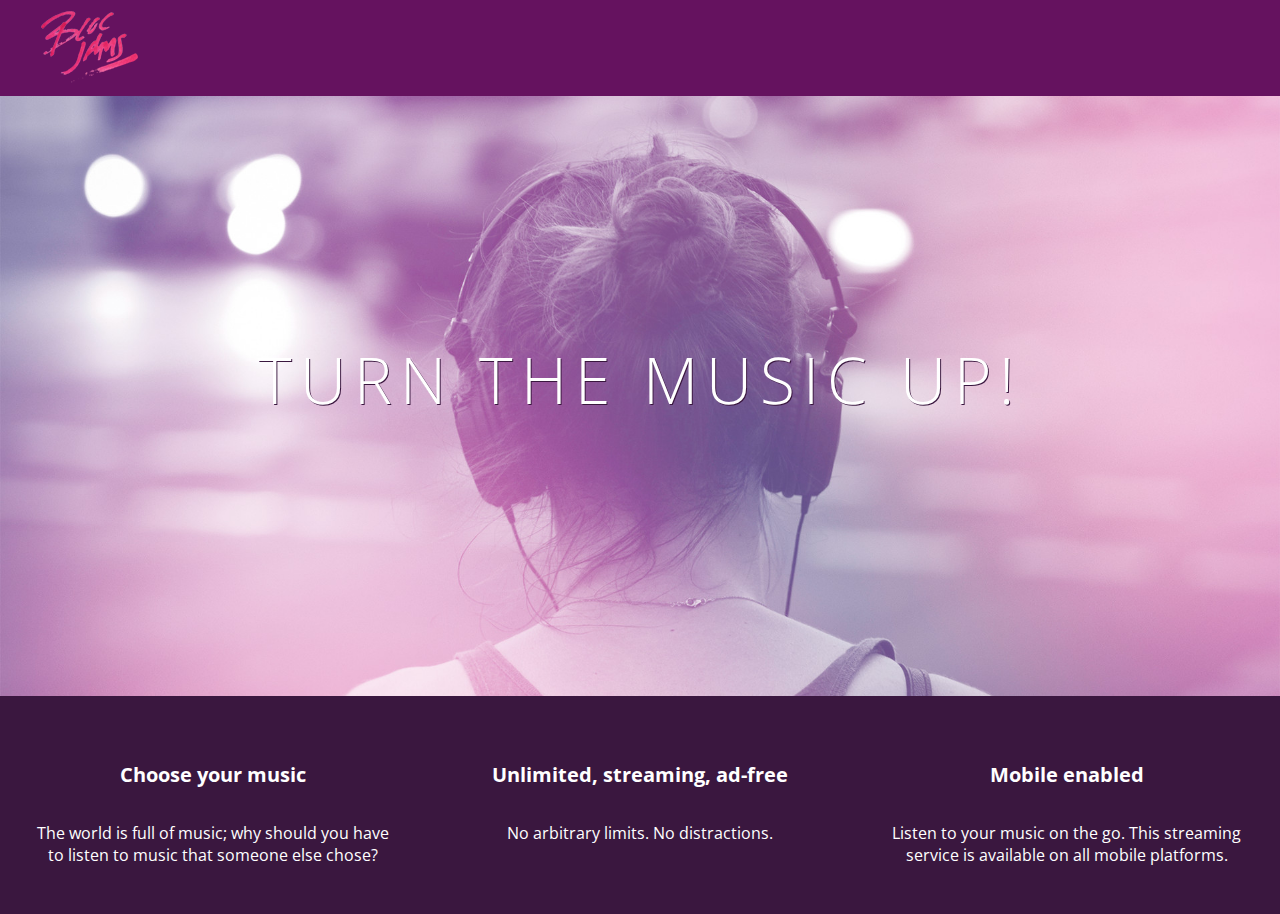
==== index.html @ 0a5ad055 "Assignment 3 checkpoint" ====
<!DOCTYPE html>
 <html>
     <head>
         <title>Bloc Jams</title>
         <link rel="stylesheet" type="text/css" href="http://fonts.googleapis.com/css?family=Open+Sans:400,800,600,700,300">
         <link rel="stylesheet" type="text/css" href="http://code.ionicframework.com/ionicons/2.0.1/css/ionicons.min.css">
         <link rel="stylesheet" type="text/css" href="styles/normalize.css">
         <link rel="stylesheet" type="text/css" href="styles/main.css">
     </head>
     <body class="landing">
         <nav class="navbar"> <!-- nav bar -->
             <img src="assets/images/bloc_jams_logo.png" alt="bloc jams logo" class="logo">
         </nav>

         <section class="hero-content"> <!-- hero content -->
             <h1 class="hero-title">Turn the music up!</h1>
         </section>
        
         <section class="selling-points"> <!-- selling points -->
             <div class="point">
                 <span class="ion-music-note"></span>
                 <h5 class="point-title">Choose your music</h5>
                 <p class="point-description">The world is full of music; why should you have to listen to music that someone else chose?</p>
             </div>
             <div class="point">
                 <span class="ion-radio-waves"></span>
                 <h5 class="point-title">Unlimited, streaming, ad-free</h5>
                 <p class="point-description">No arbitrary limits. No distractions.</p>
             </div>
             <div class="point">
                 <span class="ion-iphone"></span>
                 <h5 class="point-title">Mobile enabled</h5>
                 <p class="point-description">Listen to your music on the go. This streaming service is available on all mobile platforms.</p>
             </div>
         </section>
     </body>
 </html>
---- styles/main.css ----
html {
     height: 100%; /* makes sure our HTML takes up 100% of the browser window */
     font-size: 100%;
 }
 
 body {
     font-family: 'Open Sans'; /* sets our font to the "Open Sans" typeface */
     color: white;             /* sets the text color to white */
     min-height: 100%;         /* says the height of the body must be, at minimum, 100% of the window */
 }
 
 body.landing {
     background-color: rgb(58,23,63);
 }
 
 .navbar {
     padding: 0.5rem;
     background-color: rgb(101,18,95);
 }
 
 .navbar .logo {
     position: relative; /* positioning will be explained in a resource */
     left: 2rem;
 }

 .hero-content {
     position: relative; /* positioning will be explained in a resource */
     min-height: 600px;  /* hero content element must be _at least_ 600 pixels */
     background-image: url(../assets/images/bloc_jams_bg.jpg);
     background-repeat: no-repeat;
     background-position: center center;
     background-size: cover;
 }

 .hero-content .hero-title {
     position: absolute;             /* positioning will be explained in a resource */
     top: 40%;                       /* positioning will be explained in a resource */
     -webkit-transform: translateY(-50%);
     -moz-transform: translateY(-50%);
     -ms-transform: translateY(-50%);
     transform: translateY(-50%);
     width: 100%;                    /* makes sure the title inhabits the full width of its container */
     text-align: center;             /* aligns text in the horizontal center of the element */
     font-size: 4rem;                /* specifies the size of the font in root em units */
     font-weight: 300;               /* makes the font thinner or lighter weight */
     text-transform: uppercase;      /* transforms the text to be all uppercase lettering */
     letter-spacing: 0.5rem;         /* puts 0.5 root ems worth of space between each letter */
     text-shadow: 1px 1px 0px rgb(58,23,63); /* creates a shadow underneath the text for readability over the image */
 }
 .selling-points {
     position: relative;
     display: table;
     width: 100%;
     -webkit-box-sizing: border-box;
     -moz-box-sizing: border-box;
     box-sizing: border-box; /* we'll explain this in a resource */
 }
 
 .point {
     display: table-cell;
     position: relative;
     width: 33.3%;
     padding: 2rem;
     text-align: center;
 }
 
 .point .point-title {
     font-size: 1.25rem;
 }
 
 .ion-music-note,
 .ion-radio-waves,
 .ion-iphone {
     color: rgb(233,50,117);
     font-size: 5rem;
 }
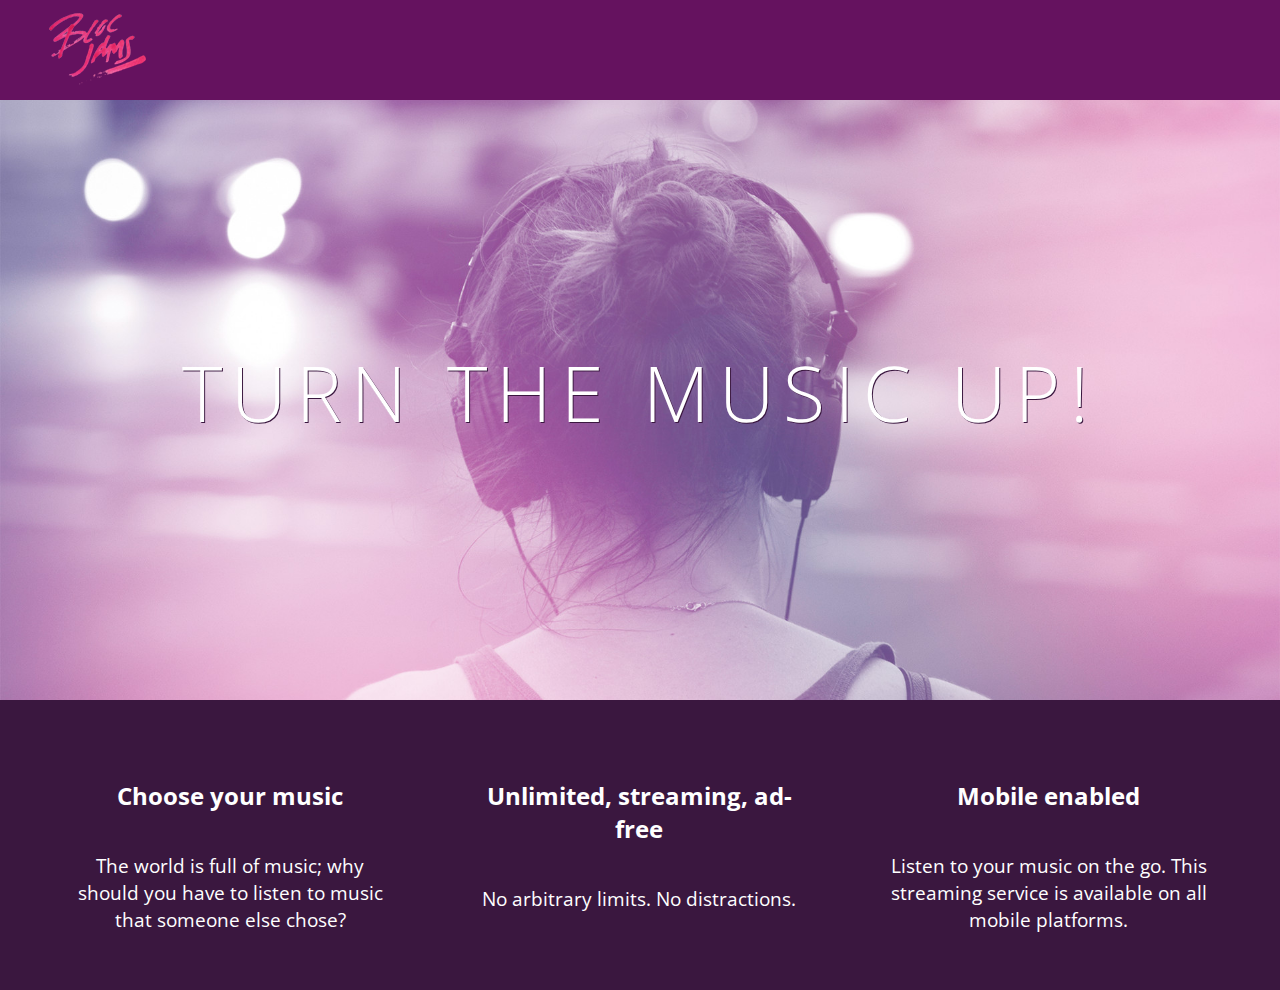
==== commit cf9ad8f6: "Assignment 4 checkpoint" ====
--- a/index.html
+++ b/index.html
@@ -2,10 +2,12 @@
  <html>
      <head>
          <title>Bloc Jams</title>
+         <meta name="viewport" content="width=device-width, initial-scale=1">
          <link rel="stylesheet" type="text/css" href="http://fonts.googleapis.com/css?family=Open+Sans:400,800,600,700,300">
          <link rel="stylesheet" type="text/css" href="http://code.ionicframework.com/ionicons/2.0.1/css/ionicons.min.css">
          <link rel="stylesheet" type="text/css" href="styles/normalize.css">
          <link rel="stylesheet" type="text/css" href="styles/main.css">
+         <link rel="stylesheet" type="text/css" href="styles/landing.css">
      </head>
      <body class="landing">
          <nav class="navbar"> <!-- nav bar -->
@@ -16,22 +18,24 @@
              <h1 class="hero-title">Turn the music up!</h1>
          </section>
         
-         <section class="selling-points"> <!-- selling points -->
-             <div class="point">
+         <div class=clearfix>
+         <section class="selling-points container"> <!-- selling points -->
+             <div class="point column third">
                  <span class="ion-music-note"></span>
                  <h5 class="point-title">Choose your music</h5>
                  <p class="point-description">The world is full of music; why should you have to listen to music that someone else chose?</p>
              </div>
-             <div class="point">
+             <div class="point column third">
                  <span class="ion-radio-waves"></span>
                  <h5 class="point-title">Unlimited, streaming, ad-free</h5>
                  <p class="point-description">No arbitrary limits. No distractions.</p>
              </div>
-             <div class="point">
+             <div class="point column third">
                  <span class="ion-iphone"></span>
                  <h5 class="point-title">Mobile enabled</h5>
                  <p class="point-description">Listen to your music on the go. This streaming service is available on all mobile platforms.</p>
              </div>
          </section>
+         </div>
      </body>
  </html>--- a/styles/main.css
+++ b/styles/main.css
@@ -1,4 +1,10 @@
- html {
+*, *:before, *:after {
+    -moz-box-sizing: border-box;
+    -webkit-box-sizing: border-box;
+    box-sizing: border-box;
+}
+
+html {
      height: 100%; /* makes sure our HTML takes up 100% of the browser window */
      font-size: 100%;
  }
@@ -9,9 +15,6 @@
      min-height: 100%;         /* says the height of the body must be, at minimum, 100% of the window */
  }
  
- body.landing {
-     background-color: rgb(58,23,63);
- }
  
  .navbar {
      padding: 0.5rem;
@@ -22,55 +25,41 @@
      position: relative; /* positioning will be explained in a resource */
      left: 2rem;
  }
-
- .hero-content {
-     position: relative; /* positioning will be explained in a resource */
-     min-height: 600px;  /* hero content element must be _at least_ 600 pixels */
-     background-image: url(../assets/images/bloc_jams_bg.jpg);
-     background-repeat: no-repeat;
-     background-position: center center;
-     background-size: cover;
+ 
+.container {
+     margin: 0 auto;
+     max-width: 64rem;
+ }
+ 
+ /* Medium screens (640px) */
+ @media (min-width: 640px) {
+     html { font-size: 112%; }
+     
+     .column {
+         float: left;
+         padding-left: 1rem;
+         padding-right: 1rem;
+     }
+     
+     .column.full { width: 100%; }
+     .column.two-thirds { width: 66.7%; }
+     .column.half { width: 50%; }
+     .column.third { width: 33.3%; }
+     .column.fourth { width: 25%; }
+     .column.flow-opposite { float: right; }  
  }
 
- .hero-content .hero-title {
-     position: absolute;             /* positioning will be explained in a resource */
-     top: 40%;                       /* positioning will be explained in a resource */
-     -webkit-transform: translateY(-50%);
-     -moz-transform: translateY(-50%);
-     -ms-transform: translateY(-50%);
-     transform: translateY(-50%);
-     width: 100%;                    /* makes sure the title inhabits the full width of its container */
-     text-align: center;             /* aligns text in the horizontal center of the element */
-     font-size: 4rem;                /* specifies the size of the font in root em units */
-     font-weight: 300;               /* makes the font thinner or lighter weight */
-     text-transform: uppercase;      /* transforms the text to be all uppercase lettering */
-     letter-spacing: 0.5rem;         /* puts 0.5 root ems worth of space between each letter */
-     text-shadow: 1px 1px 0px rgb(58,23,63); /* creates a shadow underneath the text for readability over the image */
+ /* Large screens (1024px) */
+ @media (min-width: 1024px) {
+     html { font-size: 120%; }
  }
- .selling-points {
-     position: relative;
-     display: table;
-     width: 100%;
-     -webkit-box-sizing: border-box;
-     -moz-box-sizing: border-box;
-     box-sizing: border-box; /* we'll explain this in a resource */
- }
- 
- .point {
-     display: table-cell;
-     position: relative;
-     width: 33.3%;
-     padding: 2rem;
-     text-align: center;
- }
- 
- .point .point-title {
-     font-size: 1.25rem;
- }
- 
- .ion-music-note,
- .ion-radio-waves,
- .ion-iphone {
-     color: rgb(233,50,117);
-     font-size: 5rem;
- }+
+.clearfix::before,
+.clearfix::after {
+   content: " ";
+   display: table;
+}
+
+.clearfix::after {
+   clear: both;
+}--- a/styles/landing.css
+++ b/styles/landing.css
@@ -0,0 +1,48 @@
+body.landing {
+     background-color: rgb(58,23,63);
+}
+ 
+.hero-content {
+     position: relative;
+     min-height: 600px;
+     background-image: url(../assets/images/bloc_jams_bg.jpg);
+     background-repeat: no-repeat;
+     background-position: center center;
+     background-size: cover;
+}
+ 
+.hero-content .hero-title {
+     position: absolute;
+     top: 40%;
+     -webkit-transform: translateY(-50%);
+     -moz-transform: translateY(-50%);
+     transform: translateY(-50%);
+     width: 100%;
+     text-align: center;
+     font-size: 4rem;
+     font-weight: 300;
+     text-transform: uppercase;
+     letter-spacing: 0.5rem;
+     text-shadow: 1px 1px 0px rgb(58,23,63);
+}
+ 
+.selling-points {
+     position: relative;
+}
+ 
+.point {
+     position: relative;
+     padding: 2rem;
+     text-align: center;
+}
+ 
+.point .point-title {
+     font-size: 1.25rem;
+ }
+ 
+ .ion-music-note,
+ .ion-radio-waves,
+ .ion-iphone {
+     color: rgb(233,50,117);
+     font-size: 5rem;
+}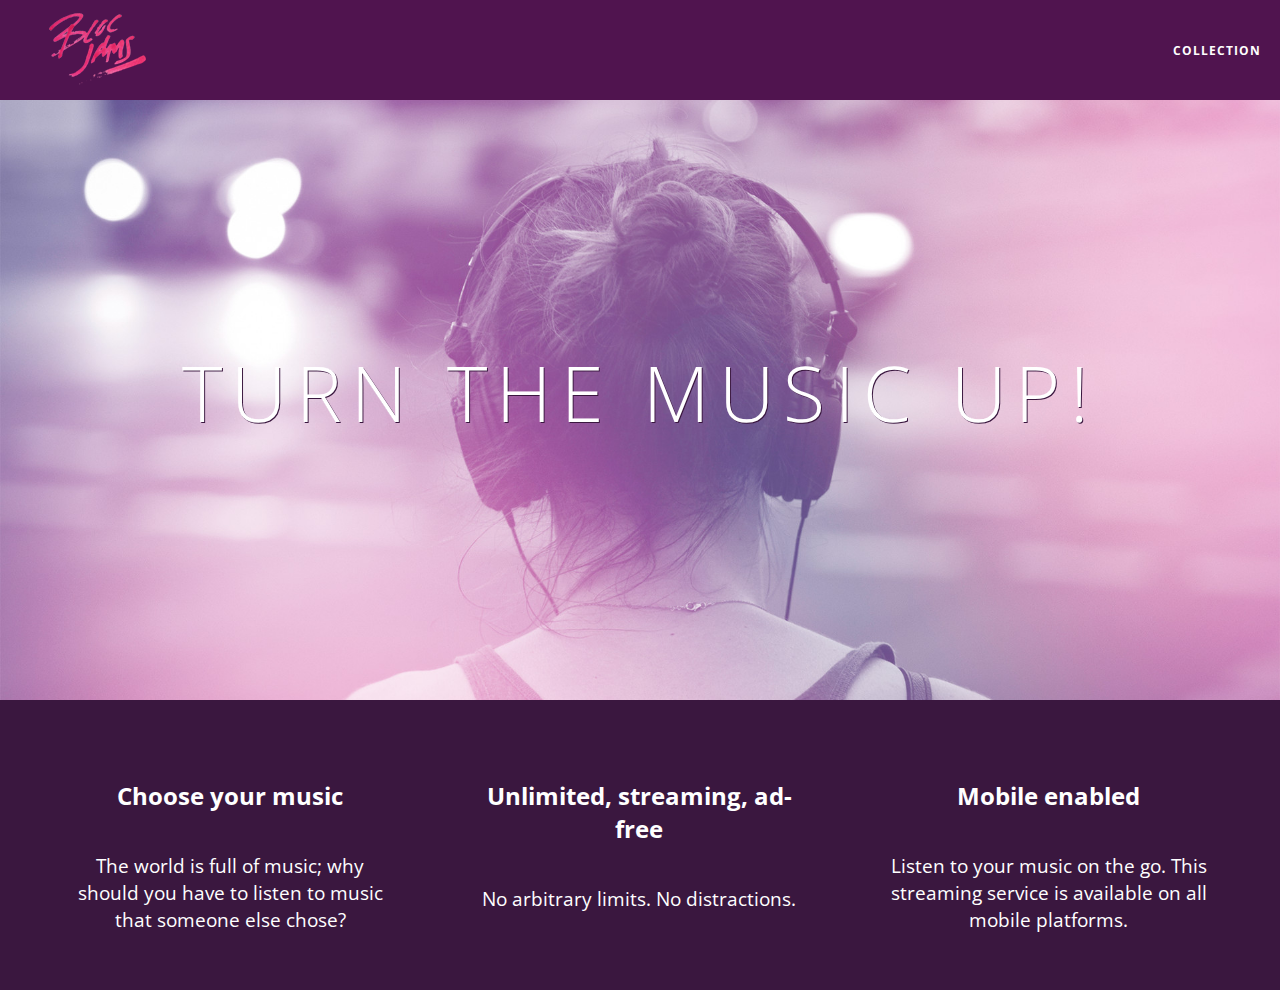
==== commit a98a340e: "Assignment 5 checkpoint" ====
--- a/index.html
+++ b/index.html
@@ -11,7 +11,12 @@
      </head>
      <body class="landing">
          <nav class="navbar"> <!-- nav bar -->
-             <img src="assets/images/bloc_jams_logo.png" alt="bloc jams logo" class="logo">
+             <a href="index.html" class="logo">
+                 <img src="assets/images/bloc_jams_logo.png" alt="bloc jams logo">
+             </a>
+             <div class="links-container">
+                 <a href="collection.html" class="navbar-link">collection</a>
+             </div>
          </nav>
 
          <section class="hero-content"> <!-- hero content -->
--- a/styles/main.css
+++ b/styles/main.css
@@ -17,15 +17,51 @@
  
  
  .navbar {
+     position: relative;
      padding: 0.5rem;
-     background-color: rgb(101,18,95);
+     background-color: rgba(101,18,95,0.5);
+     z-index: 1;
  }
  
  .navbar .logo {
      position: relative; /* positioning will be explained in a resource */
      left: 2rem;
+     cursor: pointer;  /* produces the finger-pointer icon when you hover over the logo */
  }
  
+ .navbar .links-container {
+     display: table;
+     position: absolute;
+     top: 0;
+     right: 0;
+     height: 100px;
+     color: white;
+     text-decoration: none;
+ }
+ 
+ .links-container .navbar-link {
+     display: table-cell;
+     position: relative;
+     height: 100%;
+     padding-left: 1rem;
+     padding-right: 1rem;
+     /* #4 */
+     vertical-align: middle;
+     color: white;
+     font-size: 0.625rem;
+     letter-spacing: 0.05rem;
+     font-weight: 700;
+     text-transform: uppercase;
+     /* #3 */
+     text-decoration: none;
+     cursor: pointer;
+ }
+ 
+   /* #5 */
+ .links-container .navbar-link:hover {
+     color: rgb(233,50,117);
+     background-color: white; 
+ }
 .container {
      margin: 0 auto;
      max-width: 64rem;
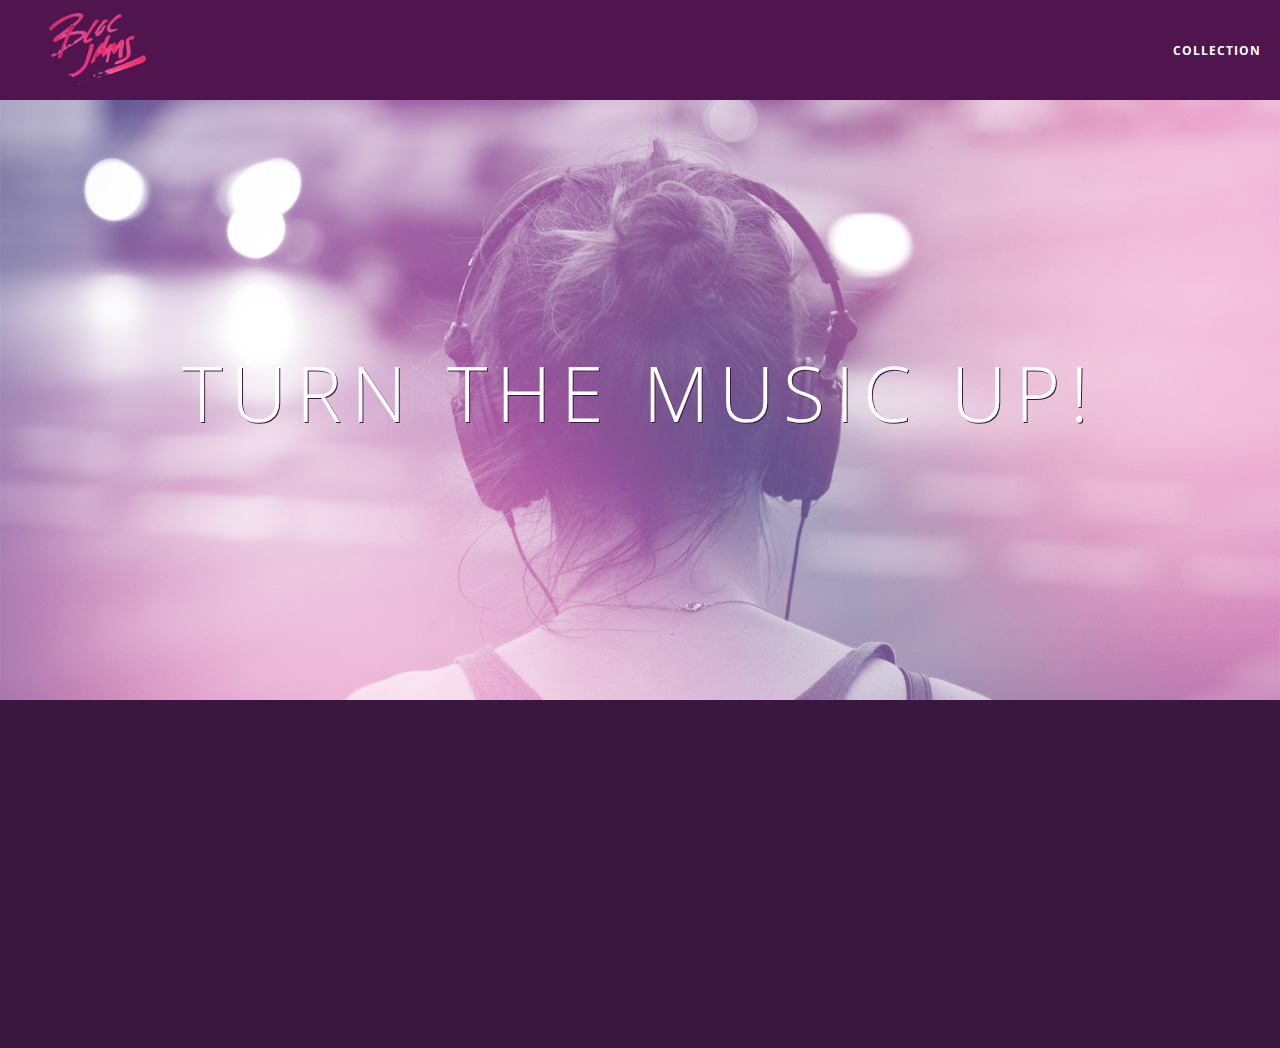
==== commit 0b5d1cb5: "Assignment 9 checkpoint" ====
--- a/index.html
+++ b/index.html
@@ -42,5 +42,7 @@
              </div>
          </section>
          </div>
+         <script src="scripts/utilities.js"></script>
+         <script src="scripts/landing.js"></script>
      </body>
  </html>--- a/styles/main.css
+++ b/styles/main.css
@@ -67,6 +67,10 @@
      max-width: 64rem;
  }
  
+ .container.narrow {
+     max-width: 56rem;
+ }
+
  /* Medium screens (640px) */
  @media (min-width: 640px) {
      html { font-size: 112%; }
--- a/styles/landing.css
+++ b/styles/landing.css
@@ -34,7 +34,17 @@
      position: relative;
      padding: 2rem;
      text-align: center;
-}
+     opacity: 0;
+     -webkit-transform: scaleX(0.9) translateY(3rem);
+     -moz-transform: scaleX(0.9) translateY(3rem);
+     transform: scaleX(0.9) translateY(3rem);
+     -webkit-transition: all 0.25s ease-in-out;
+     -moz-transition: all 0.25s ease-in-out;
+     transition: all 0.25s ease-in-out;
+     -webkit-transition-delay: 0.2s;
+     -moz-transition-delay: 0.2s;
+     transition-delay: 0.2s;
+ }
  
 .point .point-title {
      font-size: 1.25rem;
